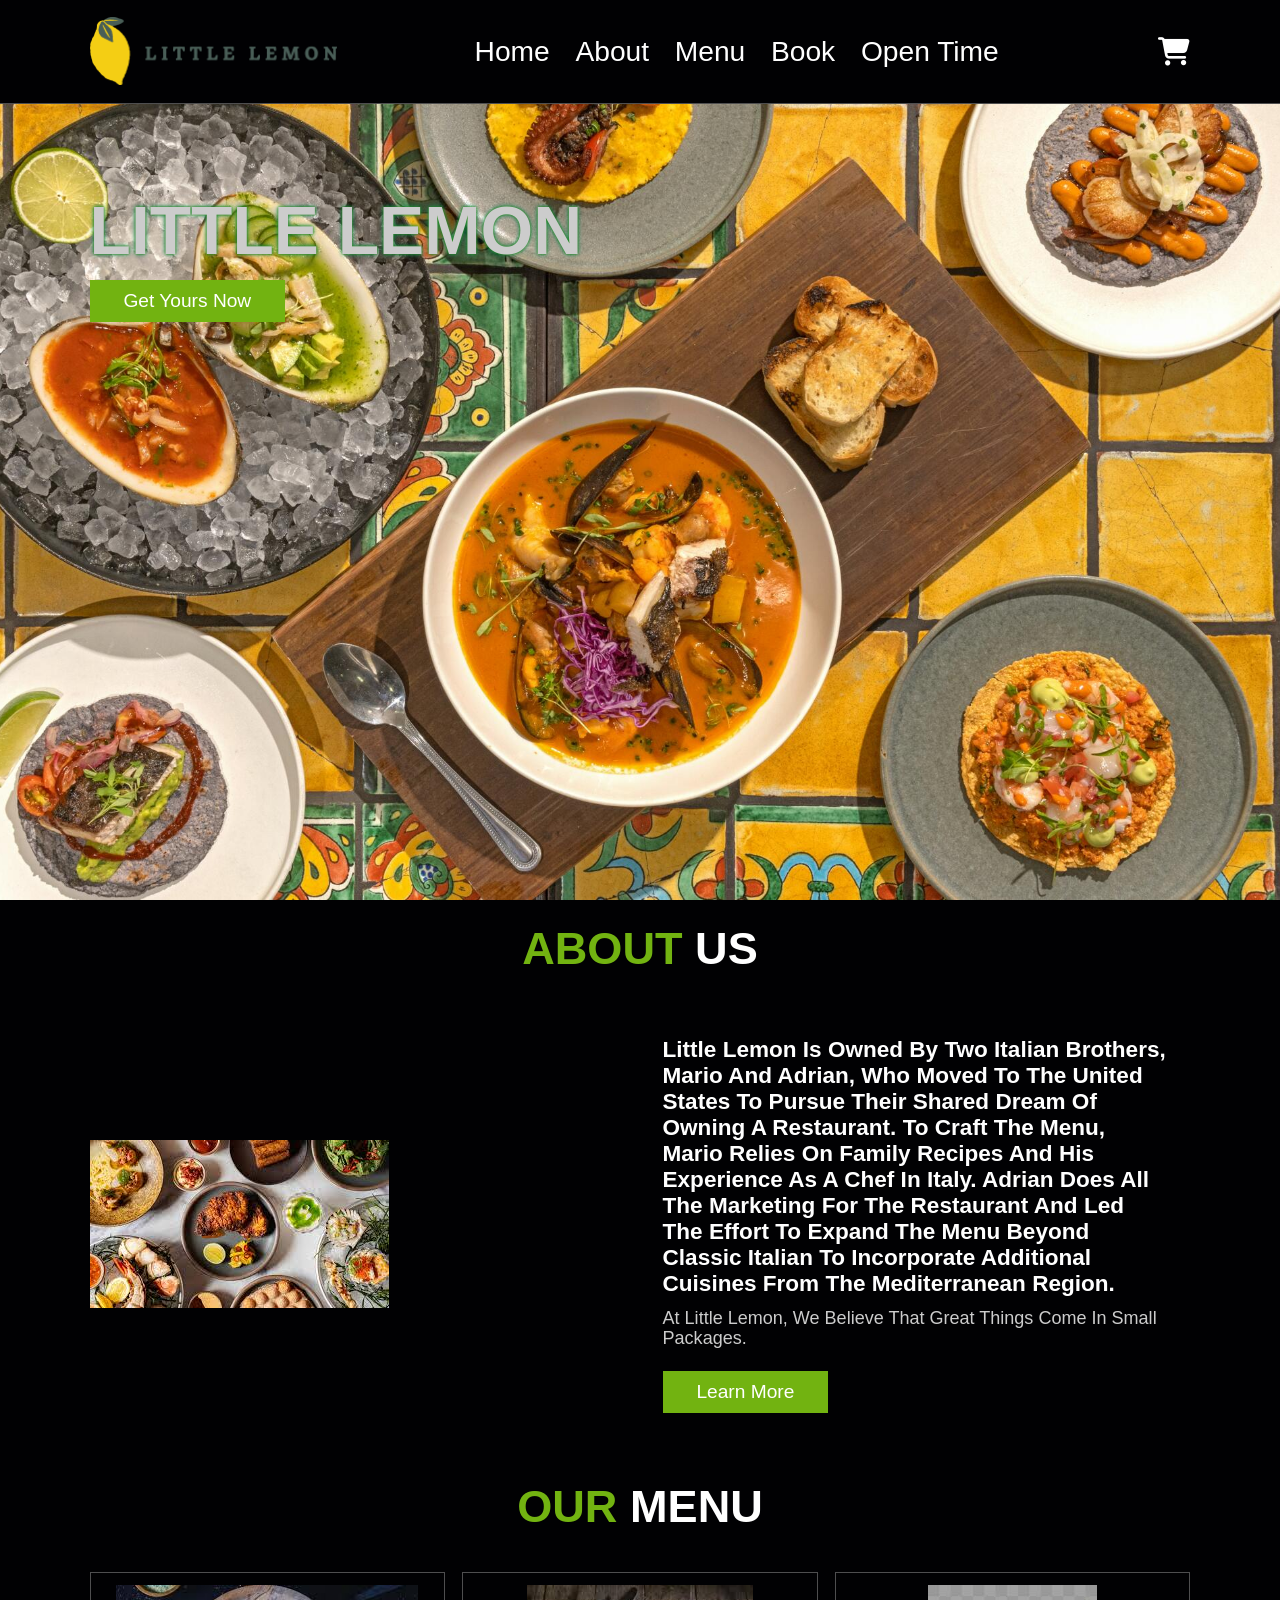
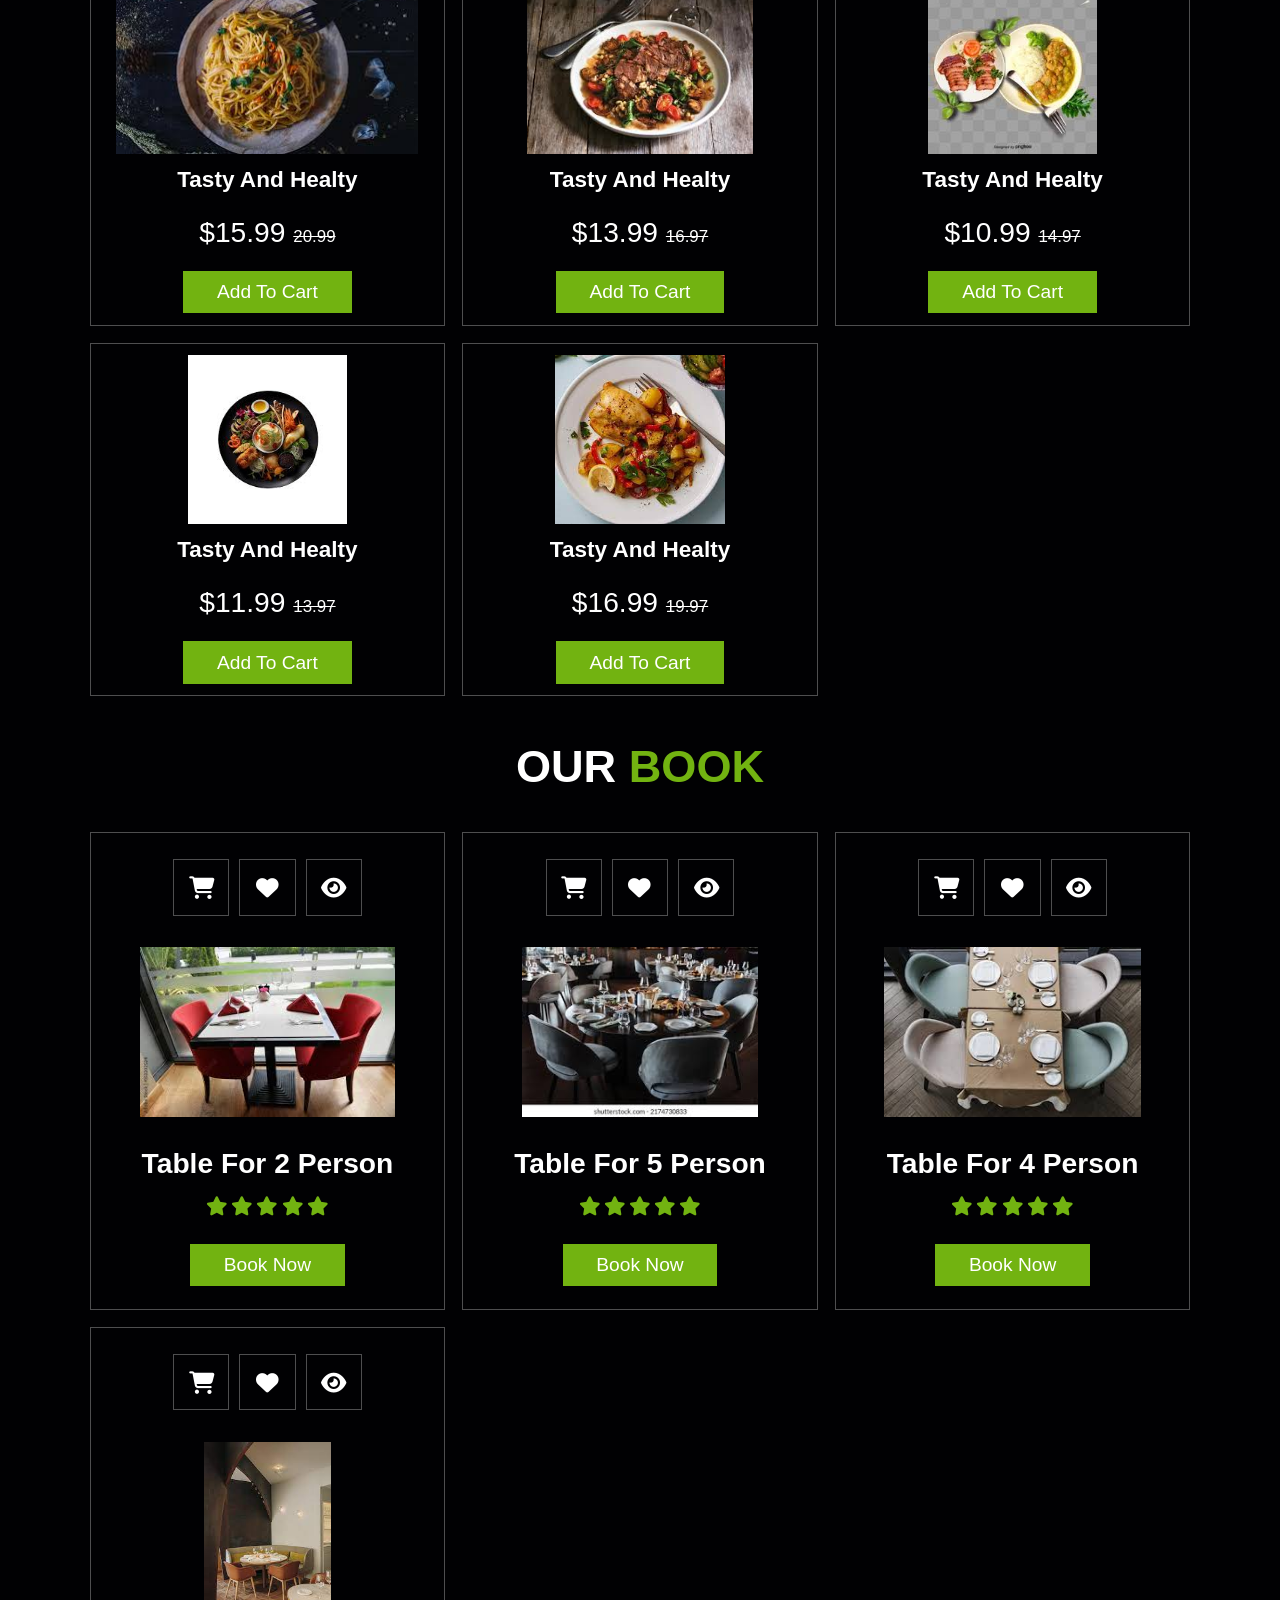
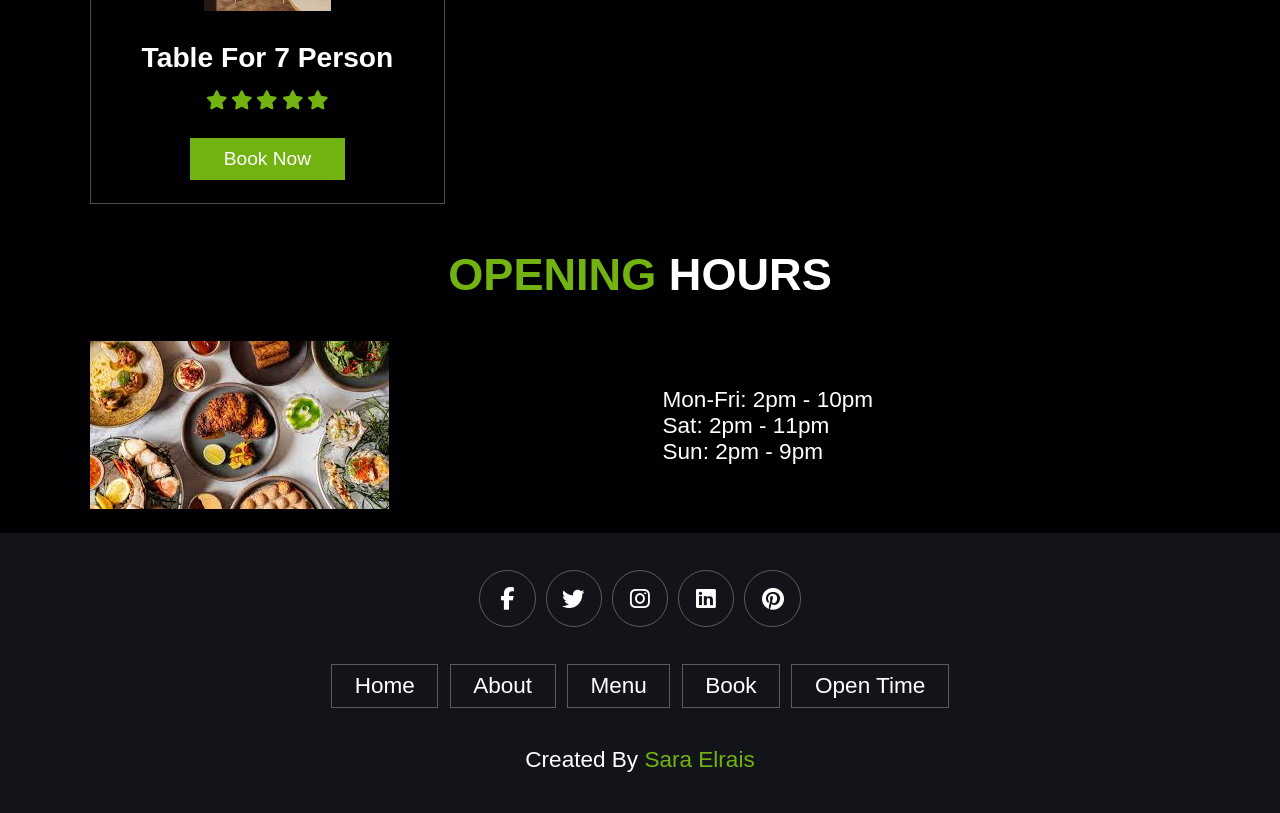
==== index.html @ 5f97eeb8 "inital commit" ====
<!DOCTYPE html>
<html lang="en">

<head>
    <meta charset="UTF-8">
    <meta name="viewport" content="width=device-width, initial-scale=1.0">
    <title>Little Lemon</title>
    <meta name="Little Lemon" />
    <meta name="language" content="english">
    <meta http-equiv="refresh" content="30">
    <link rel="stylesheet" href="https://cdnjs.cloudflare.com/ajax/libs/font-awesome/6.5.1/css/all.min.css">
    <!--css file style-->
    <link rel="stylesheet" href="style.css">
</head>

<body>
    <!--header section-->
    <header class="header">
        <a href="#" class="logo">
            <img src="img/logo.png" alt="">
        </a>
        <nav class="navbar">
            <a href="#home">home</a>
            <a href="#about">about</a>
            <a href="#menu">menu</a>
            <a href="#book">book</a>
            <a href="#opening">Open time</a>
        </nav>
        <div class="icons">
            <div class="fas fa-shopping-cart" id="cart-btn"></div>
            <div class="fas fa-bars" id="menu-btn"></div>
        </div>
        <div class="cart-items-container">
            <div class="cart-items">
                <span class="fas fa-times"></span>
                <img src="img/blog2.jpg">
                <div class="content">
                    <h3>cart item 01</h3>
                    <div class="price">$15.99</div>
                </div>
            </div>
            <div class="cart-items">
                <span class="fas fa-times"></span>
                <img src="img/blog1.jpg">
                <div class="content">
                    <h3>cart item 02</h3>
                    <div class="price">$15.99</div>
                </div>
            </div>
            <a href="#" class="btn">checkout now</a>
        </div>
    </header>
    <!--section home page-->
    <section class="home" id="home">
        <div class="content">
            <h3>Little Lemon</h3>
            <a href="#" class="btn">get yours now</a>
        </div>
    </section>
    <!-- about section-->
    <section class="about" id="about">
        <h1 class="heading"> <span>about</span> us </h1>
        <div class="row">
            <div class="image">
                <img src="./img/about.jpg" alt="">
            </div>
            <div class="content">
                <h2>Little Lemon is owned by two Italian brothers, Mario and Adrian, who moved to the United States to
                    pursue their shared dream of owning a restaurant. To craft the menu, Mario relies on family recipes
                    and his experience as a chef in Italy. Adrian does all the marketing for the restaurant and led the
                    effort to expand the menu beyond classic Italian to incorporate additional cuisines from the
                    Mediterranean region. </h2>
                <p>At Little Lemon, we believe that great things come in small packages.</p>
                <a href="#" class="btn">Learn More</a>
            </div>
        </div>
    </section>
    <!-- section menu-->
    <section class="menu" id="menu">
        <div class="menu" id="menu">
            <h1 class="heading"><span>our</span> menu </h1>
            <div class="box-container">
                <div class="box">
                    <img src="./img/cart1.jpg" alt="">
                    <h3>tasty and healty</h3>
                    <div class="price">$15.99 <span>20.99</span></div>
                    <a href="#" class="btn">add to cart</a>
                </div>
                <div class="box">
                    <img src="./img/cart2.jpg" alt="">
                    <h3>tasty and healty</h3>
                    <div class="price">$13.99 <span>16.97</span></div>
                    <a href="#" class="btn">add to cart</a>
                </div>
                <div class="box">
                    <img src="./img/cart5.jpg" alt="">
                    <h3>tasty and healty</h3>
                    <div class="price">$10.99 <span>14.97</span></div>
                    <a href="#" class="btn">add to cart</a>
                </div>
                <div class="box">
                    <img src="./img/cart3.jpg" alt="">
                    <h3>tasty and healty</h3>
                    <div class="price">$11.99 <span>13.97</span></div>
                    <a href="#" class="btn">add to cart</a>
                </div>
                <div class="box">
                    <img src="./img/cart4.jpg" alt="">
                    <h3>tasty and healty</h3>
                    <div class="price">$16.99 <span>19.97</span></div>
                    <a href="#" class="btn">add to cart</a>
                </div>
            </div>
        </div>
    </section>
    <!--book section-->
    <section class="book" id="book">
        <h1 class="heading">our <span>book</span></h1>
        <div class="box-container">
            <div class="box">
                <div class="icons">
                    <a href="#" class="fas fa-shopping-cart"></a>
                    <a href="#" class="fas fa-heart"></a>
                    <a href="#" class="fas fa-eye"></a>
                </div>
                <div class="image">
                    <img src="./img/product4.jpg" alt="">
                </div>
                <div class="content">
                    <h3>Table for 2 person</h3>
                    <div class="stars">
                        <i class="fas fa-star"></i>
                        <i class="fas fa-star"></i>
                        <i class="fas fa-star"></i>
                        <i class="fas fa-star"></i>
                        <i class="fas fa-star"></i>
                    </div>
                    <a href="#" class="btn">book now</a>
                </div>
            </div>
            <div class="box">
                <div class="icons">
                    <a href="#" class="fas fa-shopping-cart"></a>
                    <a href="#" class="fas fa-heart"></a>
                    <a href="#" class="fas fa-eye"></a>
                </div>
                <div class="image">
                    <img src="./img/product3.jpg" alt="">
                </div>
                <div class="content">
                    <h3>Table for 5 person</h3>
                    <div class="stars">
                        <i class="fas fa-star"></i>
                        <i class="fas fa-star"></i>
                        <i class="fas fa-star"></i>
                        <i class="fas fa-star"></i>
                        <i class="fas fa-star"></i>
                    </div>
                    <a href="#" class="btn">book now</a>
                </div>
            </div>
            <div class="box">
                <div class="icons">
                    <a href="#" class="fas fa-shopping-cart"></a>
                    <a href="#" class="fas fa-heart"></a>
                    <a href="#" class="fas fa-eye"></a>
                </div>
                <div class="image">
                    <img src="./img/product1.jpg" alt="">
                </div>
                <div class="content">
                    <h3>Table for 4 person</h3>
                    <div class="stars">
                        <i class="fas fa-star"></i>
                        <i class="fas fa-star"></i>
                        <i class="fas fa-star"></i>
                        <i class="fas fa-star"></i>
                        <i class="fas fa-star"></i>
                    </div>
                    <a href="#" class="btn">book now</a>
                </div>
            </div>
            <div class="box">
                <div class="icons">
                    <a href="#" class="fas fa-shopping-cart"></a>
                    <a href="#" class="fas fa-heart"></a>
                    <a href="#" class="fas fa-eye"></a>
                </div>
                <div class="image">
                    <img src="./img/product2.jpg" alt="">
                </div>
                <div class="content">
                    <h3>Table for 7 person</h3>
                    <div class="stars">
                        <i class="fas fa-star"></i>
                        <i class="fas fa-star"></i>
                        <i class="fas fa-star"></i>
                        <i class="fas fa-star"></i>
                        <i class="fas fa-star"></i>
                    </div>
                    <a href="#" class="btn">book now</a>
                </div>
            </div>
        </div>
    </section>
    <!-- section opening-->
    <section class="opening" id="opening">
        <h1 class="heading"> <span>opening</span> hours </h1>
        <div class="row">
            <div class="image">
                <img src="./img/about.jpg" alt="">
            </div>
            <div class="content">
                <p> Mon-Fri: 2pm - 10pm</p>
                <p>Sat: 2pm - 11pm </p>
                <p>Sun: 2pm - 9pm </p>
            </div>
        </div>
    </section>
    <!-- footer section-->
    <section class="footer">
        <div class="share">
            <a href="#" class="fab fa-facebook-f"></a>
            <a href="#" class="fab fa-twitter"></a>
            <a href="#" class="fab fa-instagram"></a>
            <a href="#" class="fab fa-linkedin"></a>
            <a href="#" class="fab fa-pinterest"></a>
        </div>
        <div class="links">
            <a href="#home">home</a>
            <a href="#about">about</a>
            <a href="#menu">menu</a>
            <a href="#book">book</a>
            <a href="#opening">Open time</a>
        </div>
        <div class="credit">created by <span>sara elrais</span></div>
    </section>
    <script>
        let navbar = document.querySelector('.navbar');
        document.querySelector('#menu-btn').onclick = () => {
            navbar.classList.toggle('active');
            cartitem.classList.remove('active');
        }
        let cartitem = document.querySelector('.cart-items-container');
        document.querySelector('#cart-btn').onclick = () => {
            cartitem.classList.toggle('active');
            navbar.classList.remove('active');
        }
        window.onscroll = () => {
            navbar.classList.remove('active');
            cartitem.classList.remove('active');
        }
    </script>
</body>

</html>
---- style.css ----
:root {
    --main-color: #72b311;
    --black: #13131a;
    --bg: #010103;
    --border: .1rem solid rgba(255, 255, 255, .3)
}
* {
    font-family: 'Roboto', sans-serif;
    margin: 0;
    padding: 0;
    box-sizing: border-box;
    outline: none;
    border: none;
    text-decoration: none;
    text-transform: capitalize;
    transition: .5s linear;
}
html {
    font-size: 70.5%;
    overflow-x: hidden;
    scroll-padding-top: 9rem;
    scroll-behavior: smooth;
}
html::-webkit-scrollbar {
    width: 0.8rem;
}
html::-webkit-scrollbar-track {
    background: transparent;
}
html::-webkit-scrollbar-thumb {
    background: #fff;
    border-radius: 5rem;
}
body {
    background: var(--bg);
}
section {
    padding: 2rem 7%;
}
.btn {
    margin-top: 1rem;
    display: inline-block;
    padding: .9rem 3rem;
    font-size: 1.7rem;
    color: #fff;
    background: var(--main-color);
    cursor: pointer;
}
.btn:hover {
    letter-spacing: .2rem;
}
.header {
    background: var(--bg);
    display: flex;
    align-items: center;
    justify-content: space-between;
    padding: 1.5rem 7%;
    border-bottom: var(--border);
    position: fixed;
    top: 0;
    left: 0;
    right: 0;
    z-index: 1000;
}
.header .logo img {
    height: 6rem;
}
.header .navbar a {
    margin: 0 1rem;
    font-size: 2.5rem;
    color: #fff
}
.header .navbar a:hover {
    color: var(--main-color);
    border-bottom: 0.5rem solid var(--main-color);
    padding-bottom: 1rem;
}
.header .icons div {
    color: #fff;
    cursor: pointer;
    font-size: 2.5rem;
    margin-left: 2rem;
}
.header .icons div:hover {
    color: var(--main-color);
}
#menu-btn {
    display: none;
}.header .cart-items-container {
    position: absolute;
    top: 100%;
    right: -100%;
    height: calc(100vh - 9.5rem);
    width: 35rem;
    background: #fff;
    padding: 0 1.5rem;
}
.header .cart-items-container.active {
    right: 0;
}
.header .cart-items-container .cart-items {
    position: relative;
    margin: 2rem 0;
    display: flex;
    align-items: center;
    gap: 1.5rem;
}
.header .cart-items-container .cart-items span {
    position: absolute;
    top: 1rem;
    right: 1rem;
    font-size: 2rem;
    cursor: pointer;
    color: var(--black);
}
.header .cart-items-container .cart-items span:hover {
    color: var(--main-color);
}
.header .cart-items-container .cart-items img {
    height: 7rem;
    width: 7rem;
}
.header .cart-items-container .cart-items .content h3 {
    font-size: 2rem;
    color: var(--black);
    padding-bottom: .5rem;
}
.header .cart-items-container .cart-items .content .price {
    font-size: 1.5rem;
    color: var(--main-color);
}
.header .cart-items-container .btn {
    width: 100%;
    text-align: center;
}
@media(max-width:991px) {
    html {
        font-size: 55%;
    }
    .header {
        padding: 1.5rem 2rem;
    }
    section {
        padding: 2rem;
    }
    .home {
        background-position: left;
        justify-content: center;
        text-align: center;
    }
    .home .content h3 {
        font-size: 4.5rem;
    }
    .home .content p {
        font-size: 1.5rem;
    }
}
@media(max-width:450px) {
    html {
        font-size: 50%;
    }
}
@media(max-width:768px) {
    #menu-btn {
        display: inline-block;
    }
    .header .navbar {
        position: absolute;
        top: 100%;
        right: -100%;
        background: #fff;
        width: 15rem;
        height: calc(100vh - 9.5rem);
    }
    .header .navbar.active {
        right: 0;
    }
    .header .navbar a {
        color: var(--black);
        display: block;
        margin: 1.5rem;
        padding: .5rem;
        font-size: 2rem;
    }
    .header .search-form {
        width: 90%;
        right: 2rem;
    }
}
.home {
    min-height: 100vh;
    align-items: flex;
    background: url(img/cover.jpg) no-repeat;
    background-size: cover;
    background-position: center;
}
.home .content {
    max-width: -2rem;
}
.home .content h3 {
    padding-top: 15rem;
    font-size: 6rem;
    text-transform: uppercase;
    color: #ccc;
    text-shadow: 0 0 3px #2c8a09, 0 0 5px #088a73;
}

.heading {
    text-align: center;
    color: #fff;
    text-transform: uppercase;
    padding-bottom: 3.5rem;
    font-size: 4rem;
}
.heading span {
    text-transform: uppercase;
    color: var(--main-color);
}
.about .row {
    display: flex;
    align-items: center;
    flex-wrap: wrap;
}
.about .row .image {
    flex: 1 1 45rem;
}
.about .row .img {
    width: 100%;
}
.about .row .content {
    flex: 1 1 45rem;
    padding: 2rem;
}
.about .row .content h2 {
    font-size:2rem;
    color: #fff;
}
.about .row .content p {
    font-size: 1.6rem;
    color: #ccc;
    padding: 1rem 0;
    line-height: 1.8rem;
}
.menu .box-container {
    display: grid;
    grid-template-columns: repeat(auto-fit, minmax(30rem, 1fr));
    gap: 1.5rem
}
.menu .box-container .box {
    padding: 1rem;
    text-align: center;
    border: var(--border);
}
.menu .box-container .box img {
    height: 15rem;
}
.menu .box-container .box h3 {
    color: #fff;
    font-size: 2rem;
    padding: 1rem 0;
}
.menu .box-container .box .price {
    color: #fff;
    font-size: 2.5rem;
    padding: 1rem 0;
}
.menu .box-container .box .price span {
    font-size: 1.5rem;
    text-decoration: line-through;
}
.menu .box-container .box:hover {
    background: #fff;
}
.menu .box-container .box:hover>* {
    color: var(--black);
}
.book .box-container {
    display: grid;
    grid-template-columns: repeat(auto-fit, minmax(30rem, 1fr));
    gap: 1.5rem
}
.book .box-container .box {
    text-align: center;
    border: var(--border);
    padding: 2rem;
}
.book .box-container .box .icons a {
    height: 5rem;
    width: 5rem;
    line-height: 5rem;
    font-size: 2rem;
    border: var(--border);
    margin: 0.3rem;
    color: #fff;
}
.book .box-container .box .icons a:hover {
    background-color: var(--main-color);
}
.book .box-container .box .image {
    padding: 2.5rem 0;
    
}
.book .box-container .box:hover .image img {
    transform: scale(1.1);
}
.book .box-container .box img {
    height: 15rem;
}
.book .box-container .box .content h3 {
    color: #fff;
    font-size: 2.5rem;
}
.book .box-container .box .content .stars {
    padding: 1.5rem;
}
.book .box-container .box .content .stars i {
    font-size: 1.7rem;
    color: var(--main-color);
}
.book .box-container .box .content .price {
    color: #fff;
    font-size: 2.5rem;
}
.book .box-container .box .content .price span {
    text-decoration: line-through;
    font-size: 1.5rem;
    font-weight: lighter;
}
.menu .box-container {
    display: grid;
    grid-template-columns: repeat(auto-fit, minmax(30rem, 1fr));
    gap: 1.5rem
}
.opening .row {
    display: flex;
    align-items: center;
    flex-wrap: wrap;
}
.opening .row .image {
    flex: 1 1 45rem;
}
.opening .row .img {
    width: 100%;
}
.opening .row .content {
    flex: 1 1 45rem;
    padding: 2rem;
}
.opening .row .content p {
    font-size:2rem;
    color: #fff;
}
.footer {
    background: var(--black);
    text-align: center;
}
.footer .share {
    padding: 1rem 0;
}
.footer .share a {
    height: 5rem;
    width: 5rem;
    line-height: 5rem;
    font-size: 2rem;
    color: #fff;
    border: var(--border);
    margin: 0.3rem;
    border-radius: 50%;
}
.footer .share a:hover {
    background-color: var(--main-color);
}
.footer .links {
    display: flex;
    justify-content: center;
    flex-wrap: wrap;
    padding: 2rem 0;
    gap: 1rem;
}
.footer .links a {
    padding: .7rem 2rem;
    color: #fff;
    border: var(--border);
    font-size: 2rem;
}
.footer .links a:hover {
    background-color: var(--main-color);
}
.footer .credit {
    font-size: 2rem;
    color: #fff;
    font-weight: lighter;
    padding: 1.5rem;
}
.footer .credit span {
    color: var(--main-color);
}
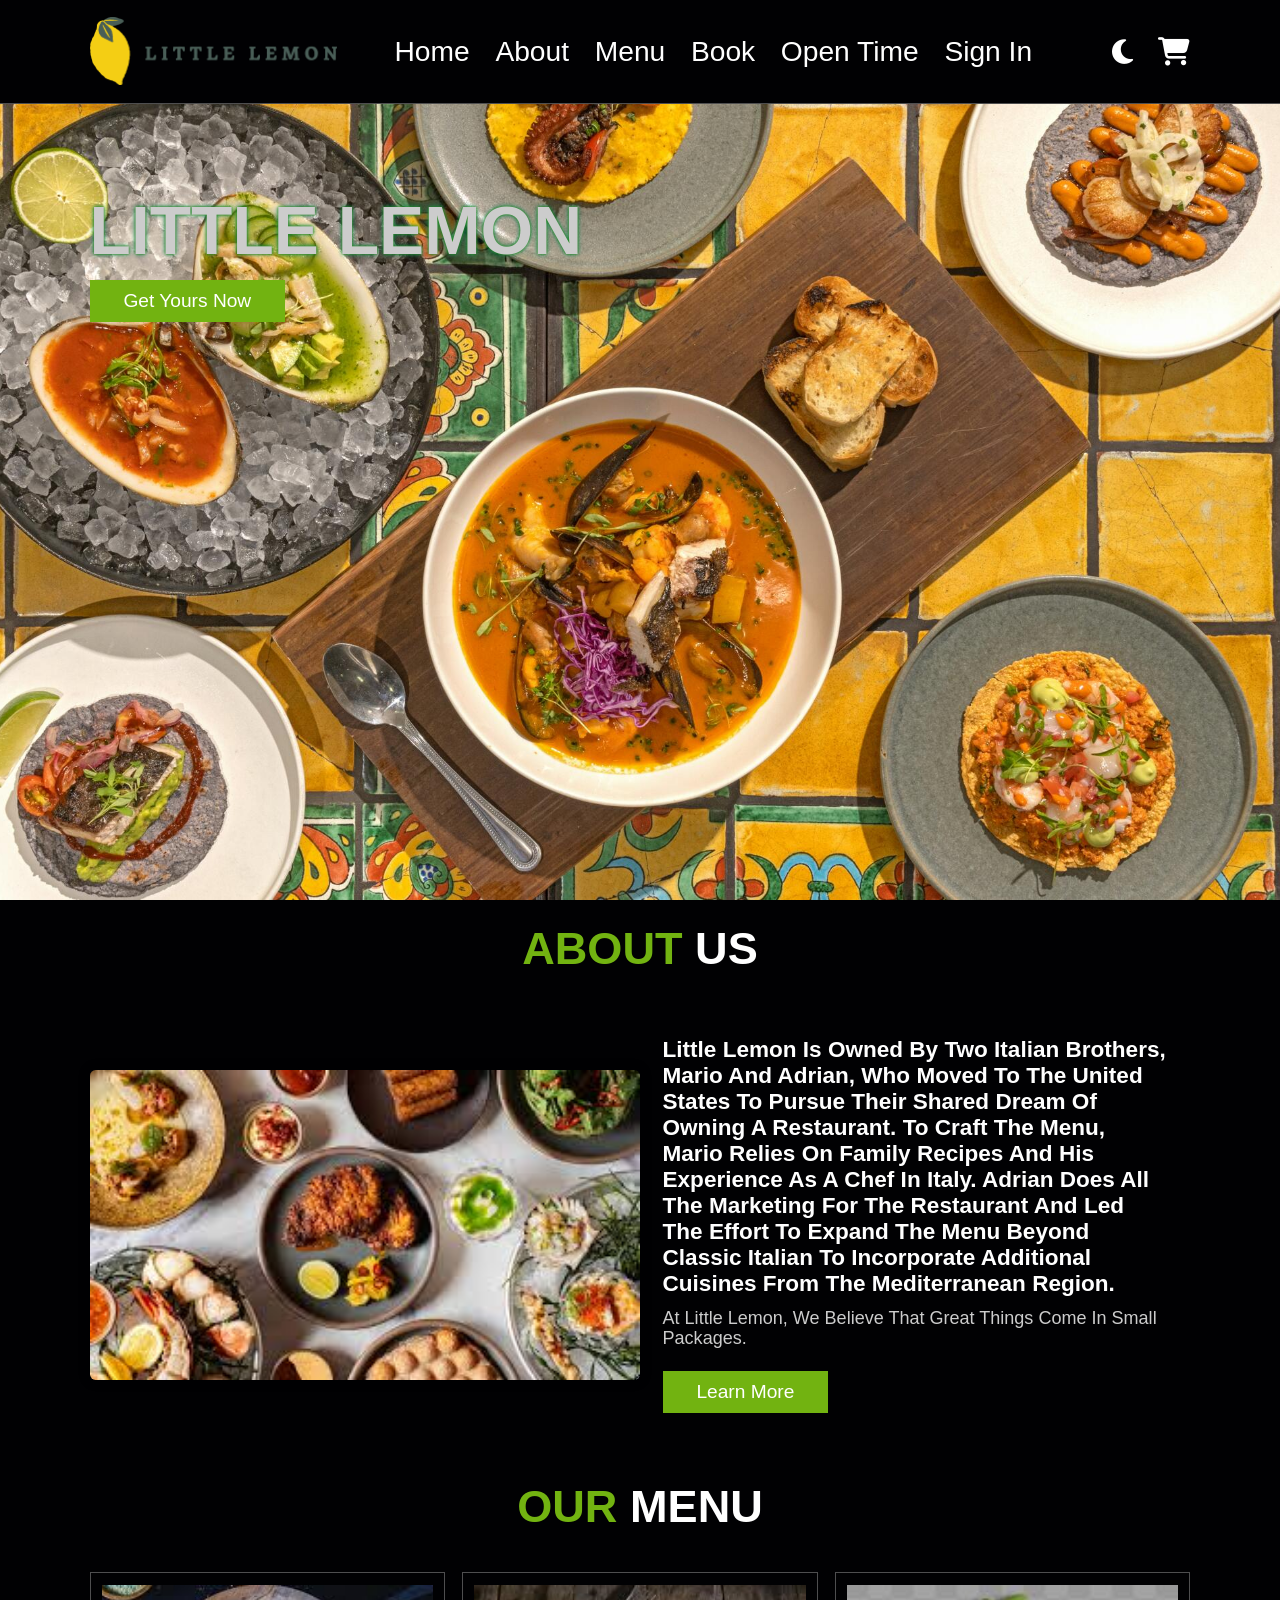
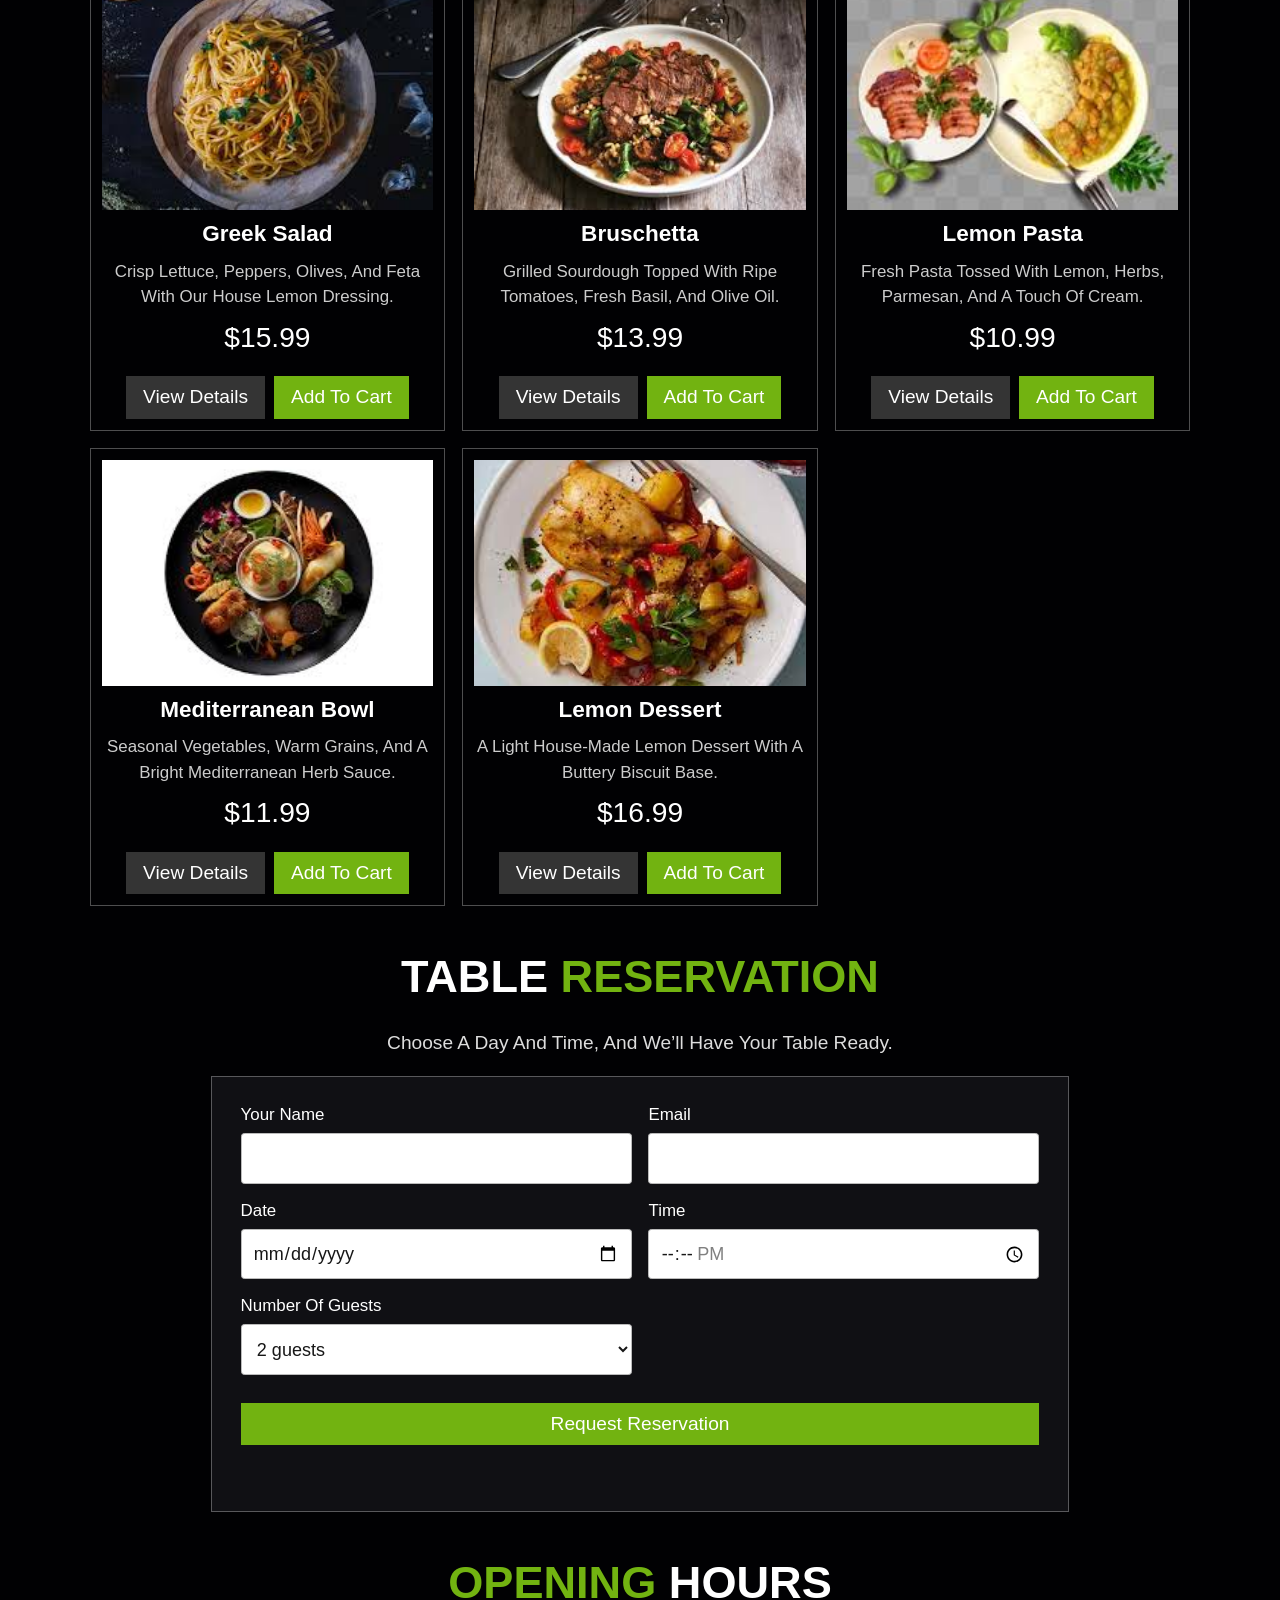
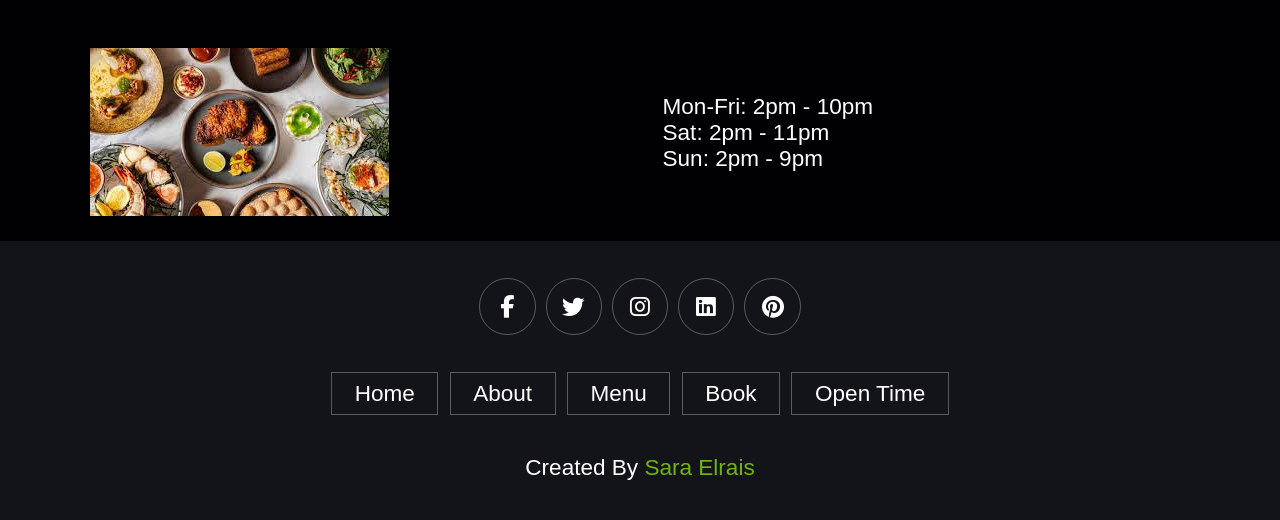
==== commit 96e66abc: "Add files via upload" ====
--- a/index.html
+++ b/index.html
@@ -7,7 +7,6 @@
     <title>Little Lemon</title>
     <meta name="Little Lemon" />
     <meta name="language" content="english">
-    <meta http-equiv="refresh" content="30">
     <link rel="stylesheet" href="https://cdnjs.cloudflare.com/ajax/libs/font-awesome/6.5.1/css/all.min.css">
     <!--css file style-->
     <link rel="stylesheet" href="style.css">
@@ -25,29 +24,28 @@
             <a href="#menu">menu</a>
             <a href="#book">book</a>
             <a href="#opening">Open time</a>
+            <a href="auth.html" id="account-link">Sign in</a>
         </nav>
         <div class="icons">
-            <div class="fas fa-shopping-cart" id="cart-btn"></div>
-            <div class="fas fa-bars" id="menu-btn"></div>
+            <button class="fas fa-moon header-icon" id="theme-btn" type="button" aria-label="Switch to light mode"></button>
+            <button class="fas fa-shopping-cart header-icon" id="cart-btn" type="button" aria-label="Open cart, 0 items"></button>
+            <button class="fas fa-bars header-icon" id="menu-btn" type="button" aria-label="Open navigation"></button>
+            <button class="header-icon sign-out-button" id="sign-out-btn" type="button" hidden>Sign out</button>
         </div>
-        <div class="cart-items-container">
-            <div class="cart-items">
-                <span class="fas fa-times"></span>
-                <img src="img/blog2.jpg">
-                <div class="content">
-                    <h3>cart item 01</h3>
-                    <div class="price">$15.99</div>
-                </div>
+        <div class="cart-items-container" aria-label="Shopping cart">
+            <div class="cart-header">
+                <h2>Your cart</h2>
+                <button class="icon-button" id="close-cart" type="button" aria-label="Close cart">
+                    <i class="fas fa-times" aria-hidden="true"></i>
+                </button>
             </div>
-            <div class="cart-items">
-                <span class="fas fa-times"></span>
-                <img src="img/blog1.jpg">
-                <div class="content">
-                    <h3>cart item 02</h3>
-                    <div class="price">$15.99</div>
-                </div>
+            <div class="cart-items" id="cart-items" aria-live="polite"></div>
+            <p class="cart-empty" id="cart-empty">Your cart is empty.</p>
+            <div class="cart-summary">
+                <span>Subtotal</span>
+                <strong id="cart-total">$0.00</strong>
             </div>
-            <a href="#" class="btn">checkout now</a>
+            <button class="btn" id="checkout-btn" type="button" disabled>Continue to checkout</button>
         </div>
     </header>
     <!--section home page-->
@@ -77,131 +75,48 @@
     </section>
     <!-- section menu-->
     <section class="menu" id="menu">
-        <div class="menu" id="menu">
-            <h1 class="heading"><span>our</span> menu </h1>
-            <div class="box-container">
-                <div class="box">
-                    <img src="./img/cart1.jpg" alt="">
-                    <h3>tasty and healty</h3>
-                    <div class="price">$15.99 <span>20.99</span></div>
-                    <a href="#" class="btn">add to cart</a>
-                </div>
-                <div class="box">
-                    <img src="./img/cart2.jpg" alt="">
-                    <h3>tasty and healty</h3>
-                    <div class="price">$13.99 <span>16.97</span></div>
-                    <a href="#" class="btn">add to cart</a>
-                </div>
-                <div class="box">
-                    <img src="./img/cart5.jpg" alt="">
-                    <h3>tasty and healty</h3>
-                    <div class="price">$10.99 <span>14.97</span></div>
-                    <a href="#" class="btn">add to cart</a>
-                </div>
-                <div class="box">
-                    <img src="./img/cart3.jpg" alt="">
-                    <h3>tasty and healty</h3>
-                    <div class="price">$11.99 <span>13.97</span></div>
-                    <a href="#" class="btn">add to cart</a>
-                </div>
-                <div class="box">
-                    <img src="./img/cart4.jpg" alt="">
-                    <h3>tasty and healty</h3>
-                    <div class="price">$16.99 <span>19.97</span></div>
-                    <a href="#" class="btn">add to cart</a>
-                </div>
-            </div>
-        </div>
+        <h1 class="heading"><span>our</span> menu</h1>
+        <div class="box-container" id="menu-products"></div>
     </section>
     <!--book section-->
     <section class="book" id="book">
-        <h1 class="heading">our <span>book</span></h1>
-        <div class="box-container">
-            <div class="box">
-                <div class="icons">
-                    <a href="#" class="fas fa-shopping-cart"></a>
-                    <a href="#" class="fas fa-heart"></a>
-                    <a href="#" class="fas fa-eye"></a>
-                </div>
-                <div class="image">
-                    <img src="./img/product4.jpg" alt="">
-                </div>
-                <div class="content">
-                    <h3>Table for 2 person</h3>
-                    <div class="stars">
-                        <i class="fas fa-star"></i>
-                        <i class="fas fa-star"></i>
-                        <i class="fas fa-star"></i>
-                        <i class="fas fa-star"></i>
-                        <i class="fas fa-star"></i>
-                    </div>
-                    <a href="#" class="btn">book now</a>
-                </div>
-            </div>
-            <div class="box">
-                <div class="icons">
-                    <a href="#" class="fas fa-shopping-cart"></a>
-                    <a href="#" class="fas fa-heart"></a>
-                    <a href="#" class="fas fa-eye"></a>
-                </div>
-                <div class="image">
-                    <img src="./img/product3.jpg" alt="">
-                </div>
-                <div class="content">
-                    <h3>Table for 5 person</h3>
-                    <div class="stars">
-                        <i class="fas fa-star"></i>
-                        <i class="fas fa-star"></i>
-                        <i class="fas fa-star"></i>
-                        <i class="fas fa-star"></i>
-                        <i class="fas fa-star"></i>
-                    </div>
-                    <a href="#" class="btn">book now</a>
-                </div>
-            </div>
-            <div class="box">
-                <div class="icons">
-                    <a href="#" class="fas fa-shopping-cart"></a>
-                    <a href="#" class="fas fa-heart"></a>
-                    <a href="#" class="fas fa-eye"></a>
-                </div>
-                <div class="image">
-                    <img src="./img/product1.jpg" alt="">
-                </div>
-                <div class="content">
-                    <h3>Table for 4 person</h3>
-                    <div class="stars">
-                        <i class="fas fa-star"></i>
-                        <i class="fas fa-star"></i>
-                        <i class="fas fa-star"></i>
-                        <i class="fas fa-star"></i>
-                        <i class="fas fa-star"></i>
-                    </div>
-                    <a href="#" class="btn">book now</a>
-                </div>
-            </div>
-            <div class="box">
-                <div class="icons">
-                    <a href="#" class="fas fa-shopping-cart"></a>
-                    <a href="#" class="fas fa-heart"></a>
-                    <a href="#" class="fas fa-eye"></a>
-                </div>
-                <div class="image">
-                    <img src="./img/product2.jpg" alt="">
-                </div>
-                <div class="content">
-                    <h3>Table for 7 person</h3>
-                    <div class="stars">
-                        <i class="fas fa-star"></i>
-                        <i class="fas fa-star"></i>
-                        <i class="fas fa-star"></i>
-                        <i class="fas fa-star"></i>
-                        <i class="fas fa-star"></i>
-                    </div>
-                    <a href="#" class="btn">book now</a>
-                </div>
-            </div>
-        </div>
+        <h1 class="heading">table <span>reservation</span></h1>
+        <p class="section-intro">Choose a day and time, and we’ll have your table ready.</p>
+        <form class="reservation-form" id="reservation-form">
+            <label>
+                Your name
+                <input name="name" type="text" autocomplete="name" required maxlength="80">
+            </label>
+            <label>
+                Email
+                <input name="email" type="email" autocomplete="email" required maxlength="120">
+            </label>
+            <label>
+                Date
+                <input name="date" id="reservation-date" type="date" required>
+            </label>
+            <label>
+                Time
+                <input name="time" type="time" min="14:00" max="23:00" required>
+            </label>
+            <label>
+                Number of guests
+                <select name="guests" required>
+                    <option value="1">1 guest</option>
+                    <option value="2" selected>2 guests</option>
+                    <option value="3">3 guests</option>
+                    <option value="4">4 guests</option>
+                    <option value="5">5 guests</option>
+                    <option value="6">6 guests</option>
+                    <option value="7">7 guests</option>
+                    <option value="8">8 guests</option>
+                    <option value="9">9 guests</option>
+                    <option value="10">10 guests</option>
+                </select>
+            </label>
+            <button class="btn" type="submit">Request reservation</button>
+            <p class="form-message" id="reservation-message" role="status" aria-live="polite"></p>
+        </form>
     </section>
     <!-- section opening-->
     <section class="opening" id="opening">
@@ -235,22 +150,48 @@
         </div>
         <div class="credit">created by <span>sara elrais</span></div>
     </section>
-    <script>
-        let navbar = document.querySelector('.navbar');
-        document.querySelector('#menu-btn').onclick = () => {
-            navbar.classList.toggle('active');
-            cartitem.classList.remove('active');
-        }
-        let cartitem = document.querySelector('.cart-items-container');
-        document.querySelector('#cart-btn').onclick = () => {
-            cartitem.classList.toggle('active');
-            navbar.classList.remove('active');
-        }
-        window.onscroll = () => {
-            navbar.classList.remove('active');
-            cartitem.classList.remove('active');
-        }
-    </script>
+    <dialog class="checkout-dialog" id="checkout-dialog" aria-labelledby="checkout-title">
+        <form id="checkout-form">
+            <div class="dialog-header">
+                <h2 id="checkout-title">Checkout</h2>
+                <button class="icon-button" id="close-checkout" type="button" aria-label="Close checkout">
+                    <i class="fas fa-times" aria-hidden="true"></i>
+                </button>
+            </div>
+            <p class="checkout-note">Demo checkout only — no payment will be taken.</p>
+            <div id="checkout-summary" class="checkout-summary"></div>
+            <label>
+                Name
+                <input name="name" type="text" autocomplete="name" required maxlength="80">
+            </label>
+            <label>
+                Email
+                <input name="email" type="email" autocomplete="email" required maxlength="120">
+            </label>
+            <label>
+                Order type
+                <select name="orderType" required>
+                    <option value="Pickup">Pickup</option>
+                    <option value="Dine in">Dine in</option>
+                </select>
+            </label>
+            <button class="btn" type="submit">Place demo order</button>
+            <p class="form-message" id="checkout-message" role="status" aria-live="polite"></p>
+        </form>
+    </dialog>
+    <dialog class="checkout-dialog details-dialog" id="details-dialog" aria-labelledby="details-title">
+        <div class="dialog-header">
+            <h2 id="details-title"></h2>
+            <button class="icon-button" id="close-details" type="button" aria-label="Close details">
+                <i class="fas fa-times" aria-hidden="true"></i>
+            </button>
+        </div>
+        <img id="details-image" src="" alt="">
+        <p id="details-description"></p>
+        <strong id="details-price"></strong>
+        <button class="btn" id="details-add" type="button">Add to cart</button>
+    </dialog>
+    <script src="app.js" defer></script>
 </body>
 
 </html>
--- a/style.css
+++ b/style.css
@@ -98,37 +98,6 @@
 .header .cart-items-container.active {
     right: 0;
 }
-.header .cart-items-container .cart-items {
-    position: relative;
-    margin: 2rem 0;
-    display: flex;
-    align-items: center;
-    gap: 1.5rem;
-}
-.header .cart-items-container .cart-items span {
-    position: absolute;
-    top: 1rem;
-    right: 1rem;
-    font-size: 2rem;
-    cursor: pointer;
-    color: var(--black);
-}
-.header .cart-items-container .cart-items span:hover {
-    color: var(--main-color);
-}
-.header .cart-items-container .cart-items img {
-    height: 7rem;
-    width: 7rem;
-}
-.header .cart-items-container .cart-items .content h3 {
-    font-size: 2rem;
-    color: var(--black);
-    padding-bottom: .5rem;
-}
-.header .cart-items-container .cart-items .content .price {
-    font-size: 1.5rem;
-    color: var(--main-color);
-}
 .header .cart-items-container .btn {
     width: 100%;
     text-align: center;
@@ -223,9 +192,17 @@
 }
 .about .row .image {
     flex: 1 1 45rem;
-}
-.about .row .img {
+    display: flex;
+    justify-content: center;
+}
+.about .row .image img {
     width: 100%;
+    max-width: 50rem;
+    height: auto;
+    object-fit: cover;
+    display: block;
+    border-radius: .5rem;
+    box-shadow: 0 0 1rem rgba(0, 0, 0, 0.3);
 }
 .about .row .content {
     flex: 1 1 45rem;
@@ -394,4 +371,558 @@
 }
 .footer .credit span {
     color: var(--main-color);
+}
+
+.header .icons .header-icon {
+    position: relative;
+    color: #fff;
+    background: transparent;
+    cursor: pointer;
+    font-size: 2.5rem;
+    margin-left: 2rem;
+}
+.header .icons .header-icon:hover {
+    color: var(--main-color);
+}
+#cart-btn[data-count]:not([data-count="0"])::after {
+    content: attr(data-count);
+    position: absolute;
+    top: -1rem;
+    right: -1.2rem;
+    display: grid;
+    place-items: center;
+    min-width: 2rem;
+    height: 2rem;
+    padding: 0 .4rem;
+    border-radius: 50%;
+    background: var(--main-color);
+    color: #fff;
+    font: 1.2rem Arial, sans-serif;
+}
+.header .cart-items-container {
+    display: flex;
+    flex-direction: column;
+    overflow-y: auto;
+    padding: 1.5rem;
+    transition: right .25s ease;
+}
+.header .cart-items-container #cart-items {
+    display: flex;
+    flex: 1 1 auto;
+    flex-direction: column;
+    align-items: stretch;
+    gap: 0;
+    min-height: 0;
+    margin: 1.5rem 0;
+    overflow-y: auto;
+}
+.cart-header,
+.dialog-header {
+    display: flex;
+    align-items: center;
+    justify-content: space-between;
+    gap: 1rem;
+}
+.cart-header h2,
+.dialog-header h2 {
+    font-size: 2.4rem;
+    color: var(--black);
+}
+.icon-button {
+    width: 3.6rem;
+    height: 3.6rem;
+    background: transparent;
+    color: var(--black);
+    cursor: pointer;
+    font-size: 2rem;
+}
+.cart-empty {
+    margin: auto 0;
+    padding: 2rem 0;
+    color: #555;
+    font-size: 1.6rem;
+    text-align: center;
+}
+.cart-line {
+    display: grid;
+    grid-template-columns: 6rem 1fr auto;
+    align-items: center;
+    gap: 1rem;
+    padding: 1.4rem 0;
+    border-bottom: 1px solid #ddd;
+}
+.cart-line > img {
+    width: 6rem;
+    height: 6rem;
+    object-fit: cover;
+    border-radius: .4rem;
+}
+.cart-line-content h3 {
+    font-size: 1.7rem;
+    color: var(--black);
+}
+.cart-line-content p {
+    margin: .4rem 0;
+    color: #555;
+    font-size: 1.3rem;
+}
+.quantity-controls {
+    display: inline-flex;
+    align-items: center;
+    gap: 1rem;
+    font-size: 1.5rem;
+}
+.quantity-controls button,
+.remove-item {
+    cursor: pointer;
+    background: transparent;
+    color: var(--black);
+    font-size: 1.8rem;
+}
+.quantity-controls button {
+    width: 2.8rem;
+    height: 2.8rem;
+    border: 1px solid #ccc;
+    border-radius: 50%;
+}
+.remove-item {
+    padding: .6rem;
+    color: #a22;
+}
+.cart-summary {
+    display: flex;
+    justify-content: space-between;
+    margin-top: auto;
+    padding: 1.5rem 0;
+    color: var(--black);
+    font-size: 1.8rem;
+}
+.cart-summary strong {
+    color: var(--main-color);
+}
+.header .cart-items-container > .btn {
+    flex: 0 0 auto;
+}
+.btn:disabled {
+    cursor: not-allowed;
+    opacity: .55;
+}
+.menu-card {
+    display: flex;
+    flex-direction: column;
+    align-items: center;
+}
+.menu .box-container .menu-card img {
+    width: 100%;
+    height: 20rem;
+    object-fit: cover;
+}
+.menu-card > p {
+    min-height: 4.5rem;
+    color: #ccc;
+    font-size: 1.5rem;
+    line-height: 1.5;
+}
+.menu .box-container .menu-card:hover > p {
+    color: #444;
+}
+.menu-card-actions {
+    display: flex;
+    flex-wrap: wrap;
+    justify-content: center;
+    gap: .8rem;
+}
+.menu-card-actions .btn {
+    padding: .9rem 1.5rem;
+}
+.menu-card-actions .details-button {
+    background: #343434;
+}
+.reservation-form,
+.checkout-dialog form {
+    display: grid;
+    grid-template-columns: repeat(2, minmax(0, 1fr));
+    gap: 1.5rem;
+    max-width: 76rem;
+    margin: 0 auto;
+    padding: 2.5rem;
+    border: var(--border);
+    background: #101014;
+}
+.section-intro {
+    margin: -1rem 0 2rem;
+    color: #ddd;
+    font-size: 1.7rem;
+    text-align: center;
+}
+.reservation-form label,
+.checkout-dialog label {
+    display: flex;
+    flex-direction: column;
+    gap: .7rem;
+    color: #fff;
+    font-size: 1.5rem;
+}
+.reservation-form input,
+.reservation-form select,
+.checkout-dialog input,
+.checkout-dialog select {
+    width: 100%;
+    min-height: 4.5rem;
+    padding: .8rem 1rem;
+    border: 1px solid #bbb;
+    border-radius: .3rem;
+    background: #fff;
+    color: #171717;
+    font-size: 1.6rem;
+    text-transform: none;
+}
+.reservation-form .btn,
+.reservation-form .form-message,
+.checkout-dialog form > .btn,
+.checkout-dialog form > .form-message,
+.checkout-dialog form > .dialog-header,
+.checkout-dialog form > .checkout-note,
+.checkout-dialog form > .checkout-summary {
+    grid-column: 1 / -1;
+}
+.form-message {
+    min-height: 1.8rem;
+    color: #b8e986;
+    font-size: 1.5rem;
+    line-height: 1.5;
+    text-transform: none;
+}
+.checkout-dialog {
+    width: min(56rem, calc(100% - 3rem));
+    max-height: calc(100vh - 3rem);
+    margin: auto;
+    padding: 0;
+    overflow-y: auto;
+    border: 1px solid #777;
+    background: var(--bg);
+    color: #fff;
+}
+.checkout-dialog::backdrop {
+    background: rgba(0, 0, 0, .75);
+}
+.checkout-dialog form {
+    padding: 2.5rem;
+    border: 0;
+}
+.checkout-dialog .dialog-header h2 {
+    color: #fff;
+}
+.checkout-note {
+    color: #ddd;
+    font-size: 1.5rem;
+}
+.checkout-summary {
+    color: #fff;
+    font-size: 1.5rem;
+}
+.checkout-summary ul {
+    list-style: none;
+}
+.checkout-summary li,
+.checkout-summary > p {
+    display: flex;
+    justify-content: space-between;
+    gap: 1rem;
+    padding: .7rem 0;
+    border-bottom: 1px solid #555;
+}
+.checkout-summary > p {
+    font-size: 1.8rem;
+}
+.details-dialog {
+    padding: 2.5rem;
+}
+.details-dialog > img {
+    width: 100%;
+    max-height: 28rem;
+    margin: 1.5rem 0;
+    object-fit: cover;
+}
+.details-dialog > p {
+    color: #eee;
+    font-size: 1.6rem;
+    line-height: 1.6;
+}
+.details-dialog > strong {
+    display: block;
+    margin-top: 1rem;
+    color: #b8e986;
+    font-size: 2rem;
+}
+
+@media (max-width: 600px) {
+    .reservation-form,
+    .checkout-dialog form {
+        grid-template-columns: 1fr;
+        padding: 1.6rem;
+    }
+    .reservation-form .btn,
+    .reservation-form .form-message,
+    .checkout-dialog form > .btn,
+    .checkout-dialog form > .form-message,
+    .checkout-dialog form > .dialog-header,
+    .checkout-dialog form > .checkout-note,
+    .checkout-dialog form > .checkout-summary {
+        grid-column: auto;
+    }
+    .header .cart-items-container {
+        width: min(35rem, 100vw);
+    }
+    .menu-card > p {
+        min-height: 0;
+    }
+}
+
+html[data-theme="light"] {
+    --bg: #f7f6f1;
+    --black: #242424;
+    --border: .1rem solid rgba(25, 25, 25, .2);
+}
+html[data-theme="light"] body {
+    color: #242424;
+}
+html[data-theme="light"] .header {
+    background: #fff;
+}
+html[data-theme="light"] .header .navbar a,
+html[data-theme="light"] .header .icons .header-icon {
+    color: #242424;
+}
+html[data-theme="light"] .header .navbar a:hover,
+html[data-theme="light"] .header .icons .header-icon:hover {
+    color: var(--main-color);
+}
+html[data-theme="light"] .heading,
+html[data-theme="light"] .about .row .content h2,
+html[data-theme="light"] .about .row .content p,
+html[data-theme="light"] .opening .row .content p,
+html[data-theme="light"] .menu .box-container .box h3,
+html[data-theme="light"] .menu .box-container .box .price,
+html[data-theme="light"] .menu-card > p,
+html[data-theme="light"] .section-intro {
+    color: #242424;
+}
+html[data-theme="light"] .menu .box-container .box:hover {
+    background: #e9efdf;
+}
+html[data-theme="light"] .menu .box-container .box:hover > * {
+    color: #242424;
+}
+html[data-theme="light"] .menu-card-actions .details-button {
+    background: #3f4935;
+    color: #fff;
+}
+html[data-theme="light"] .reservation-form,
+html[data-theme="light"] .checkout-dialog form {
+    background: #fff;
+}
+html[data-theme="light"] .reservation-form label,
+html[data-theme="light"] .checkout-dialog label,
+html[data-theme="light"] .checkout-summary {
+    color: #242424;
+}
+html[data-theme="light"] .checkout-dialog {
+    background: #fff;
+    color: #242424;
+}
+html[data-theme="light"] .checkout-dialog .dialog-header h2 {
+    color: #242424;
+}
+html[data-theme="light"] .checkout-note,
+html[data-theme="light"] .details-dialog > p {
+    color: #444;
+}
+html[data-theme="light"] .checkout-summary li,
+html[data-theme="light"] .checkout-summary > p {
+    border-color: #ddd;
+}
+html[data-theme="light"] .details-dialog > strong {
+    color: #426b17;
+}
+html[data-theme="light"] .footer {
+    background: #e8e7e1;
+}
+html[data-theme="light"] .footer .credit,
+html[data-theme="light"] .footer .links a,
+html[data-theme="light"] .footer .share a {
+    color: #242424;
+}
+html[data-theme="light"] .footer .links a,
+html[data-theme="light"] .footer .share a {
+    border-color: rgba(25, 25, 25, .2);
+}
+html[data-theme="dark"] .header .cart-items-container {
+    background: #17171c;
+    color: #fff;
+}
+html[data-theme="dark"] .cart-header h2,
+html[data-theme="dark"] .icon-button,
+html[data-theme="dark"] .cart-line-content h3,
+html[data-theme="dark"] .quantity-controls button,
+html[data-theme="dark"] .remove-item,
+html[data-theme="dark"] .cart-summary {
+    color: #fff;
+}
+html[data-theme="dark"] .cart-empty,
+html[data-theme="dark"] .cart-line-content p {
+    color: #ccc;
+}
+html[data-theme="dark"] .cart-line {
+    border-color: #444;
+}
+html[data-theme="dark"] .quantity-controls button {
+    border-color: #666;
+}
+.sign-out-button {
+    width: auto;
+    font-family: inherit;
+    font-size: 1.4rem !important;
+}
+.sign-out-button[hidden] {
+    display: none;
+}
+.auth-page {
+    min-height: 100vh;
+    padding-top: 9rem;
+}
+.auth-header {
+    justify-content: flex-end;
+    gap: 2rem;
+}
+.auth-header .logo {
+    margin-right: auto;
+}
+.auth-header > .header-icon {
+    width: 3.6rem;
+    height: 3.6rem;
+    color: #fff;
+    background: transparent;
+    cursor: pointer;
+    font-size: 2.5rem;
+}
+html[data-theme="light"] .auth-header > .header-icon {
+    color: #242424;
+}
+.auth-home-link {
+    color: #fff;
+    font-size: 1.6rem;
+}
+html[data-theme="light"] .auth-home-link {
+    color: #242424;
+}
+.auth-main {
+    display: grid;
+    min-height: calc(100vh - 9rem);
+    place-items: center;
+    padding: 3rem 2rem;
+}
+.auth-card {
+    width: min(100%, 48rem);
+    padding: clamp(2rem, 5vw, 4rem);
+    border: var(--border);
+    border-radius: .8rem;
+    background: #141419;
+    box-shadow: 0 1.5rem 5rem rgba(0, 0, 0, .2);
+}
+html[data-theme="light"] .auth-card {
+    background: #fff;
+}
+.auth-eyebrow {
+    color: var(--main-color);
+    font-size: 1.4rem;
+    letter-spacing: .12rem;
+}
+.auth-card h1 {
+    margin-top: .8rem;
+    color: #fff;
+    font-size: 3.4rem;
+}
+html[data-theme="light"] .auth-card h1 {
+    color: #242424;
+}
+.auth-description {
+    margin-top: .8rem;
+    color: #ccc;
+    font-size: 1.6rem;
+}
+html[data-theme="light"] .auth-description {
+    color: #555;
+}
+.auth-tabs {
+    display: grid;
+    grid-template-columns: 1fr 1fr;
+    gap: .8rem;
+    margin: 2.5rem 0 2rem;
+}
+.auth-tab {
+    padding: 1rem;
+    border-bottom: .2rem solid transparent;
+    background: transparent;
+    color: #bbb;
+    cursor: pointer;
+    font-size: 1.6rem;
+}
+.auth-tab.active {
+    border-color: var(--main-color);
+    color: #fff;
+}
+html[data-theme="light"] .auth-tab.active {
+    color: #242424;
+}
+.auth-form {
+    display: grid;
+    gap: 1.6rem;
+}
+.auth-form[hidden] {
+    display: none;
+}
+.auth-form label {
+    display: grid;
+    gap: .7rem;
+    color: #fff;
+    font-size: 1.5rem;
+}
+html[data-theme="light"] .auth-form label {
+    color: #242424;
+}
+.auth-form input {
+    width: 100%;
+    min-height: 4.6rem;
+    padding: 1rem;
+    border: 1px solid #aaa;
+    border-radius: .3rem;
+    background: #fff;
+    color: #171717;
+    font-size: 1.6rem;
+    text-transform: none;
+}
+.auth-form .btn {
+    width: 100%;
+}
+.auth-message {
+    margin-top: 1rem;
+}
+.auth-disclaimer {
+    margin-top: 1.2rem;
+    color: #aaa;
+    font-size: 1.25rem;
+    line-height: 1.6;
+    text-transform: none;
+}
+html[data-theme="light"] .auth-disclaimer {
+    color: #666;
+}
+@media (max-width: 600px) {
+    .auth-header {
+        gap: 1rem;
+    }
+    .auth-home-link {
+        font-size: 1.4rem;
+    }
 }
